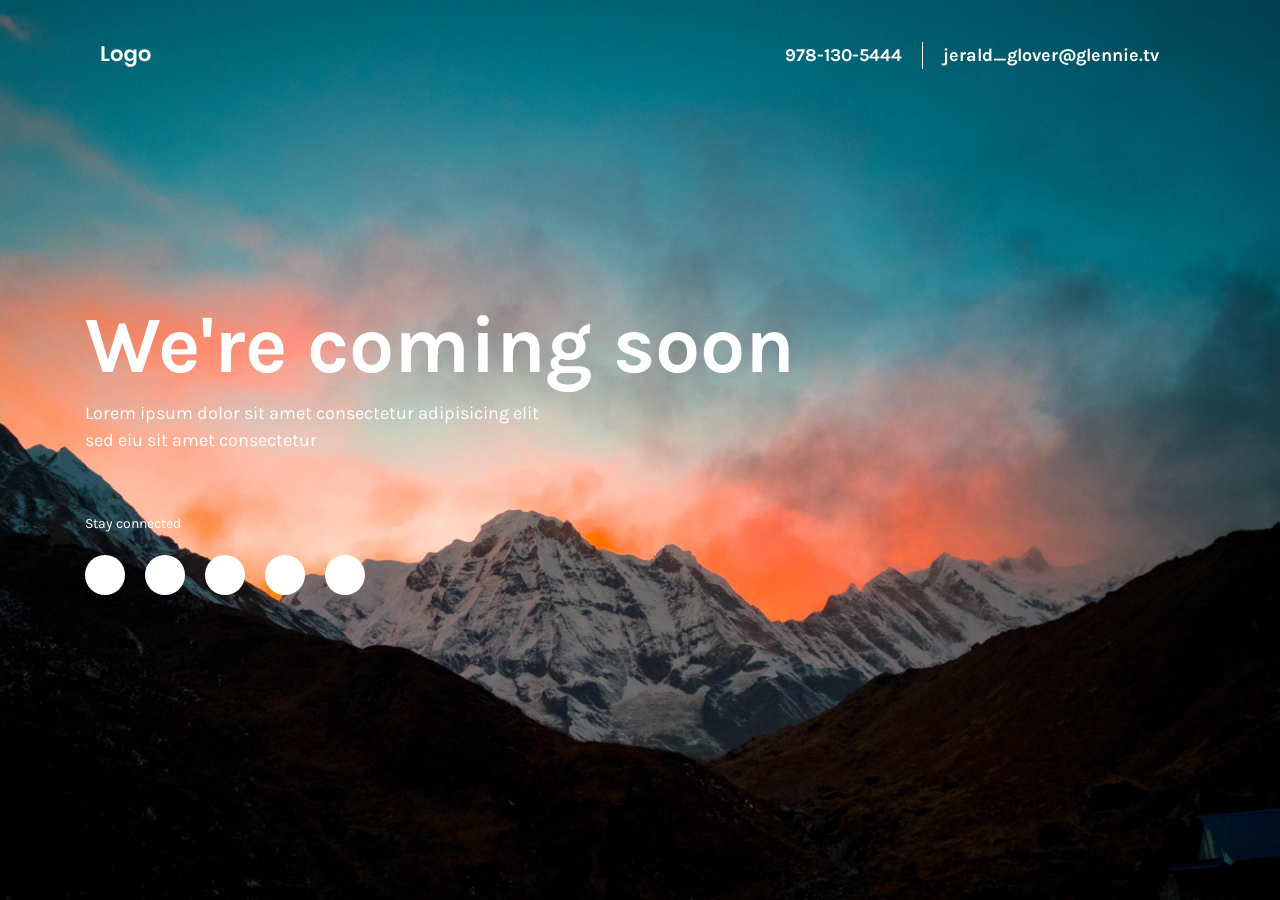
==== index.html @ 12838cc5 "Update index.html" ====
<!DOCTYPE html>
<html lang="en">

<head>
    <meta charset="UTF-8">
    <meta name="viewport" content="width=device-width, initial-scale=1.0">
    <meta http-equiv="X-UA-Compatible" content="ie=edge">
    <title>SubstanceSeven is Coming Soon</title>
    <link href="https://fonts.googleapis.com/css?family=Karla:400,700&display=swap" rel="stylesheet">
    <link rel="stylesheet" href="https://cdn.materialdesignicons.com/4.8.95/css/materialdesignicons.min.css">
    <link rel="stylesheet" href="https://stackpath.bootstrapcdn.com/bootstrap/4.4.1/css/bootstrap.min.css">
    <link rel="stylesheet" href="assets/css/bd-coming-soon.css">
</head>

<body class="min-vh-100 d-flex flex-column">

    <header>
        <div class="container">
            <nav class="navbar navbar-dark bg-transparenet">
                <a class="navbar-brand" href="#">
                    <img src="assets/images/logo.svg" alt="logo">
                </a>
                <span class="navbar-text ml-auto d-none d-sm-inline-block">978-130-5444 </span>
                <span class="navbar-text d-none d-sm-inline-block">jerald_glover@glennie.tv</span>
            </nav>
        </div>
    </header>
    <main class="my-auto">
        <div class="container">
            <h1 class="page-title">We're coming soon</h1>
            <p class="page-description">Lorem ipsum dolor sit amet consectetur adipisicing elit sed eiu sit amet consectetur
            </p>
            <p>Stay connected</p>
            <nav class="footer-social-links">
                <a href="#!" class="social-link"><i class="mdi mdi-facebook-box"></i></a>
                <a href="https://twitter.com/MCDIDEROT" class="social-link"><i class="mdi mdi-twitter"></i></a>
                <a href="#!" class="social-link"><i class="mdi mdi-google"></i></a>
                <a href="#!" class="social-link"><i class="mdi mdi-slack"></i></a>
                <a href="#!" class="social-link"><i class="mdi mdi-skype"></i></a>
            </nav>
        </div>
    </main>
</body>

</html>
---- assets/css/bd-coming-soon.css ----
body {
  font-family: 'Karla', sans-serif;
  background-image: url("../images/bg.jpg");
  background-size: cover;
  background-repeat: no-repeat;
  background-position: center;
  color: #ffffff;
  padding-bottom: 75px; }
  @media (min-width: 768px) {
    body {
      padding-bottom: 110px; } }

.navbar-brand {
  margin-right: 0; }
  .navbar-brand img {
    height: 21px; }

.navbar-dark {
  padding-top: 35px;
  padding-bottom: 35px; }
  .navbar-dark .navbar-text {
    color: #ffffff;
    opacity: 1;
    padding: 0 20px;
    border-right: 1px solid #ffffff;
    font-size: 18px;
    font-weight: bold;
    text-align: center; }
    .navbar-dark .navbar-text:last-child {
      border-right: 0; }
  @media (max-width: 767px) {
    .navbar-dark {
      padding-bottom: 0; } }

.page-title {
  font-size: 80px;
  font-weight: bold;
  margin-bottom: 6px; }
  @media (max-width: 767px) {
    .page-title {
      font-size: 35px;
      margin-bottom: 14px; } }

.page-description {
  max-width: 465px;
  font-size: 18px;
  margin-bottom: 59px; }
  @media (max-width: 767px) {
    .page-description {
      font-size: 14px; } }

p {
  font-size: 14px;
  margin-bottom: 21px; }

.footer-social-links .social-link {
  display: inline-block;
  text-align: center;
  line-height: 40px;
  width: 40px;
  height: 40px;
  border-radius: 50%;
  background-color: #ffffff;
  color: #000000;
  margin-right: 16px;
  transition: all 0.3s ease-in-out; }
  .footer-social-links .social-link:last-child {
    margin-right: 0; }
  .footer-social-links .social-link:hover {
    text-decoration: none;
    background-color: #000000;
    color: #ffffff; }

/*# sourceMappingURL=bd-coming-soon.css.map */
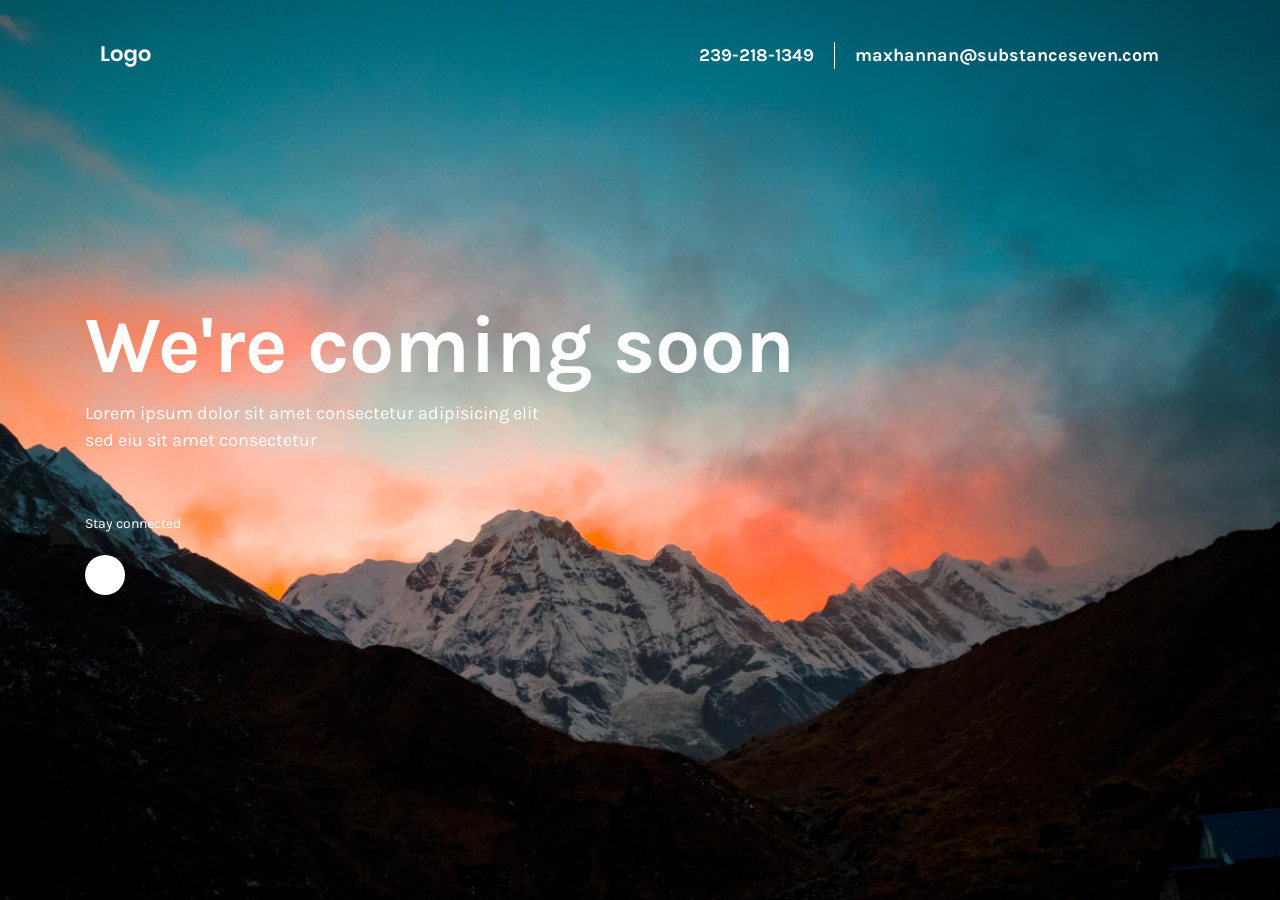
==== commit 6f8e2ee7: "Update index.html" ====
--- a/index.html
+++ b/index.html
@@ -20,8 +20,8 @@
                 <a class="navbar-brand" href="#">
                     <img src="assets/images/logo.svg" alt="logo">
                 </a>
-                <span class="navbar-text ml-auto d-none d-sm-inline-block">978-130-5444 </span>
-                <span class="navbar-text d-none d-sm-inline-block">jerald_glover@glennie.tv</span>
+                <span class="navbar-text ml-auto d-none d-sm-inline-block">239-218-1349 </span>
+                <span class="navbar-text d-none d-sm-inline-block">maxhannan@substanceseven.com</span>
             </nav>
         </div>
     </header>
@@ -32,11 +32,7 @@
             </p>
             <p>Stay connected</p>
             <nav class="footer-social-links">
-                <a href="#!" class="social-link"><i class="mdi mdi-facebook-box"></i></a>
                 <a href="https://twitter.com/MCDIDEROT" class="social-link"><i class="mdi mdi-twitter"></i></a>
-                <a href="#!" class="social-link"><i class="mdi mdi-google"></i></a>
-                <a href="#!" class="social-link"><i class="mdi mdi-slack"></i></a>
-                <a href="#!" class="social-link"><i class="mdi mdi-skype"></i></a>
             </nav>
         </div>
     </main>
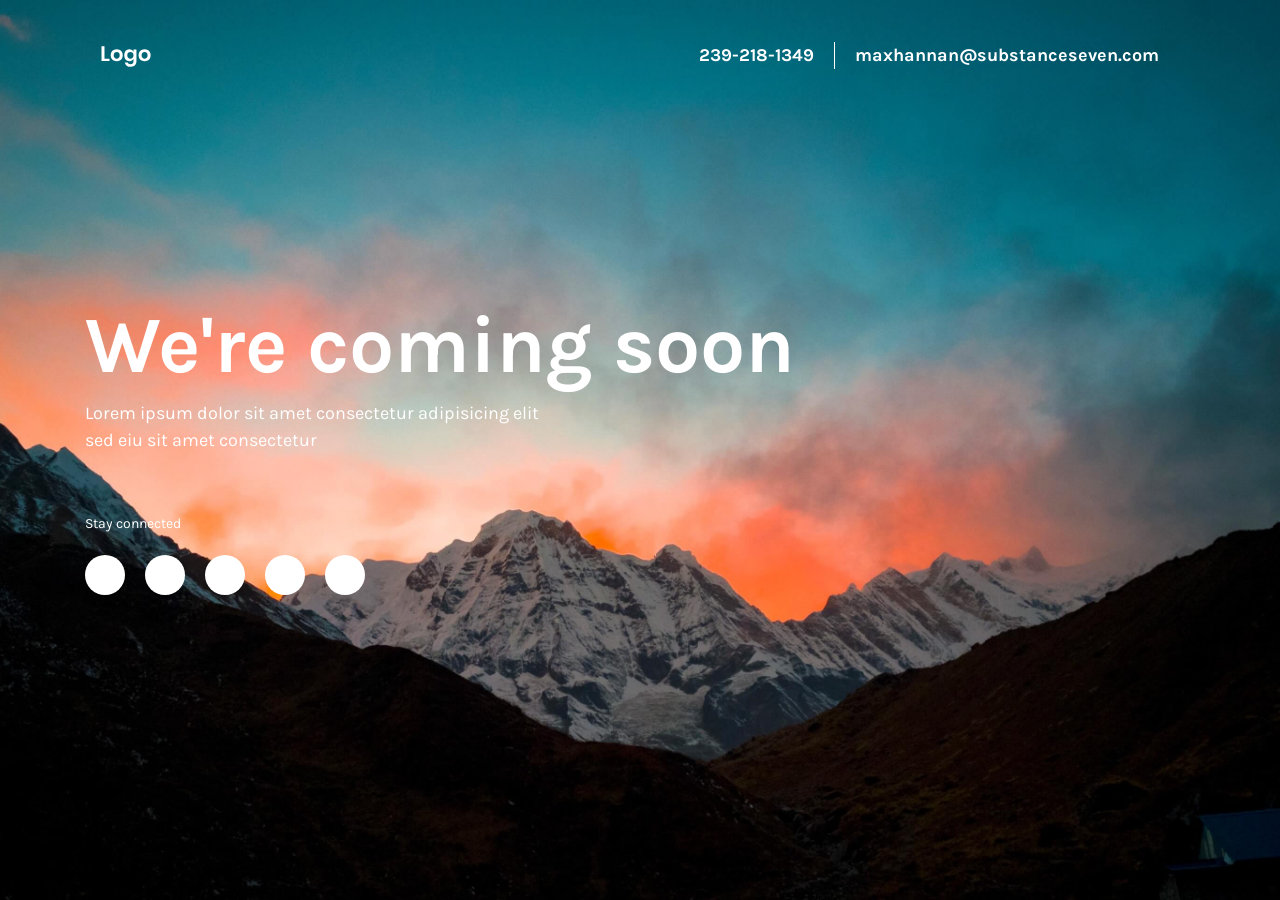
==== commit 82d49a22: "Update index.html" ====
--- a/index.html
+++ b/index.html
@@ -32,7 +32,11 @@
             </p>
             <p>Stay connected</p>
             <nav class="footer-social-links">
+                <a href="#!" class="social-link"><i class="mdi mdi-facebook-box"></i></a>
                 <a href="https://twitter.com/MCDIDEROT" class="social-link"><i class="mdi mdi-twitter"></i></a>
+                <a href="#!" class="social-link"><i class="mdi mdi-google"></i></a>
+                <a href="#!" class="social-link"><i class="mdi mdi-slack"></i></a>
+                <a href="#!" class="social-link"><i class="mdi mdi-skype"></i></a>
             </nav>
         </div>
     </main>
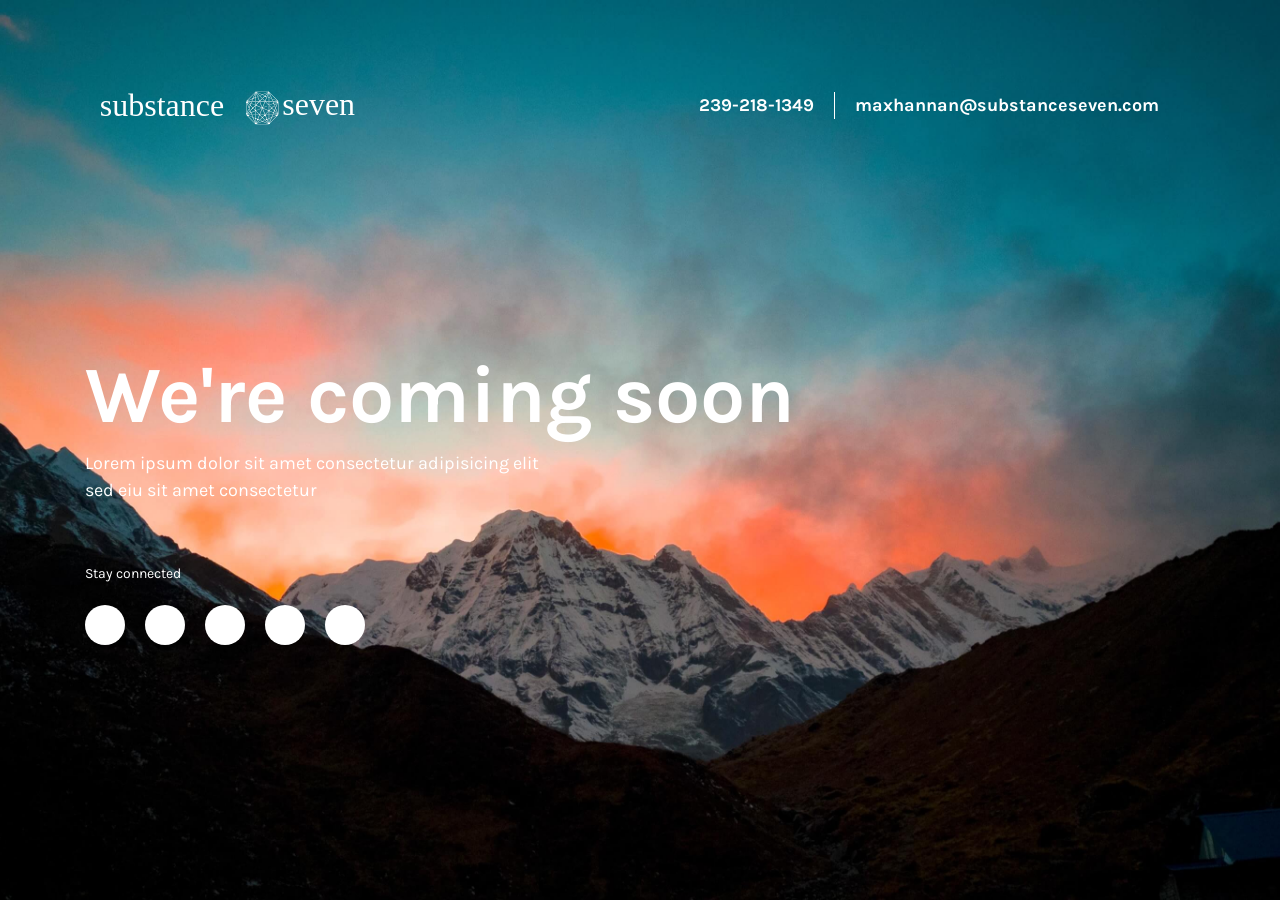
==== commit abac8106: "favicon update" ====
--- a/index.html
+++ b/index.html
@@ -5,7 +5,8 @@
     <meta charset="UTF-8">
     <meta name="viewport" content="width=device-width, initial-scale=1.0">
     <meta http-equiv="X-UA-Compatible" content="ie=edge">
-    <title>SubstanceSeven is Coming Soon</title>
+    <title>SubstanceSeven</title>
+    <link rel="icon" type="image/png" href="assets/images/favicon.png"/>
     <link href="https://fonts.googleapis.com/css?family=Karla:400,700&display=swap" rel="stylesheet">
     <link rel="stylesheet" href="https://cdn.materialdesignicons.com/4.8.95/css/materialdesignicons.min.css">
     <link rel="stylesheet" href="https://stackpath.bootstrapcdn.com/bootstrap/4.4.1/css/bootstrap.min.css">
--- a/assets/css/bd-coming-soon.css
+++ b/assets/css/bd-coming-soon.css
@@ -13,7 +13,7 @@
 .navbar-brand {
   margin-right: 0; }
   .navbar-brand img {
-    height: 21px; }
+    height: 130px; }
 
 .navbar-dark {
   padding-top: 35px;
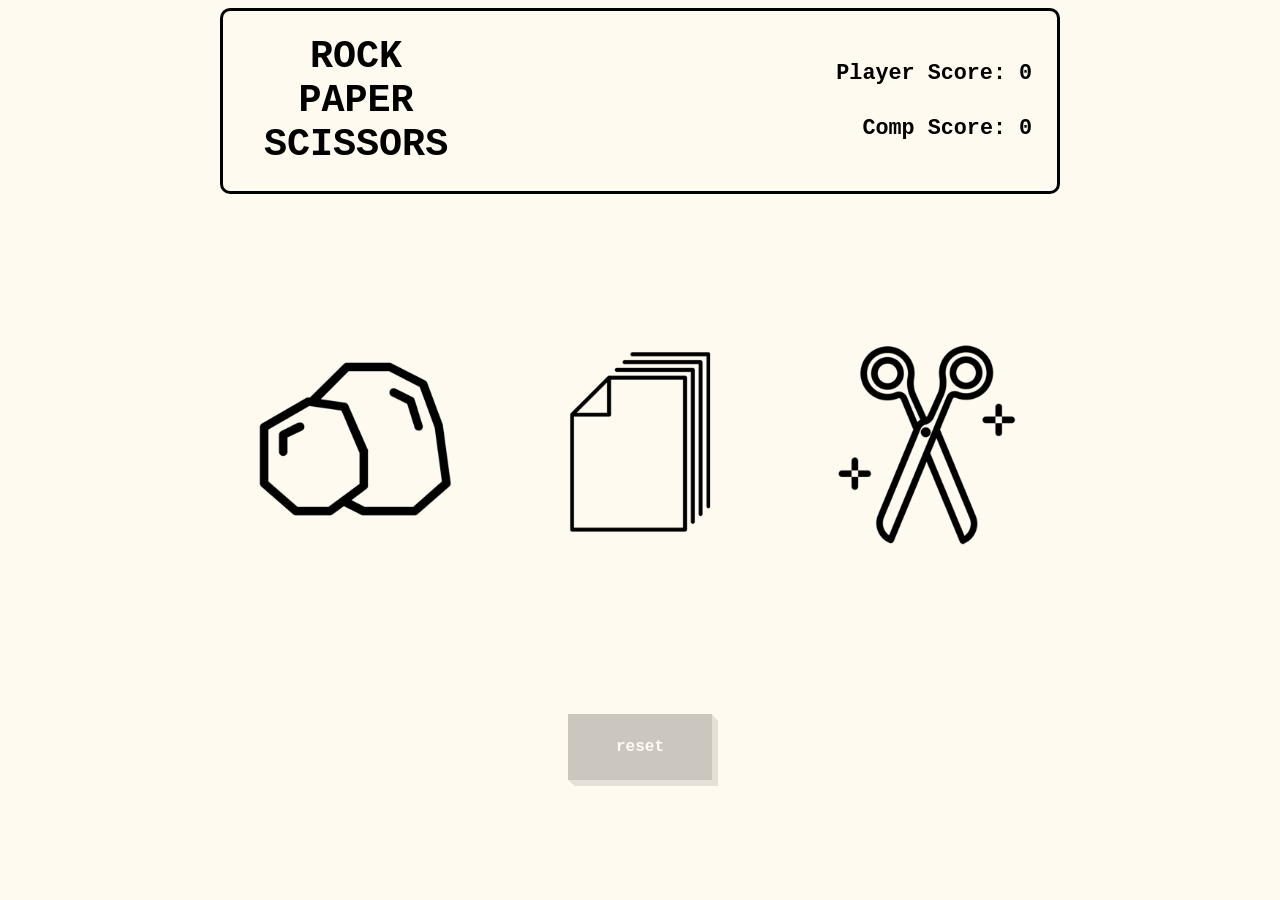
==== commit 1b8898ad: "RPS" ====
--- a/index.html
+++ b/index.html
@@ -1,46 +1,38 @@
 <!DOCTYPE html>
-<html lang="en">
+<html>
+    <head>
+        <meta charset="utf-8">
+        <meta http-equiv="X-UA-Compatible" content="IE=edge">
+        <title></title>
+        <meta name="description" content="">
+        <meta name="viewport" content="width=device-width, initial-scale=1">
+        <link rel="stylesheet" href="assets/main.css">
+    </head>
+    <body>
+        <div class="resultContainer" >
+            <div id = 'result'>
+                <p id = "GFG_DOWN">ROCK PAPER SCISSORS </p> 
+            </div>
+            <div id = "outcomeContainer">
+                <p id = 'outcome'></p>
+            </div>
+            <div id = 'scoreContainer'>
+                <h1 class = 'score'>Player Score:<span id = 'playerScore' > 0</span> </h1>
+                <h1 class = 'score'>Comp Score:<span id = 'compScore'> 0</span></h1> 
+            </div>
+        </div>
+        
+    </div>
+        <div class = 'buttonContainer'>
+            <input  id = 'imgbtnr' type="image" tabindex="1" src="assets/frame.png" value="rock" onClick="GFG_click(this.value)"/>
+            <input id = 'imgbtnp' type="image" src="assets/frame.png" value ="paper" onClick="GFG_click(this.value)"/>
+            <input id = 'imgbtns' type="image" src="assets/frame.png" value="scissors" onClick="GFG_click(this.value)"/>
+       </div>
+       <div id = 'buttonHolder'>
+        <button class = 'btn' onClick="gameOver()">reset</button>
+    </div>
 
-<head>
-    <meta charset="UTF-8">
-    <meta name="viewport" content="width=device-width, initial-scale=1.0">
-    <meta http-equiv="X-UA-Compatible" content="ie=edge">
-    <title>SubstanceSeven</title>
-    <link rel="icon" type="image/png" href="assets/images/favicon.png"/>
-    <link href="https://fonts.googleapis.com/css?family=Karla:400,700&display=swap" rel="stylesheet">
-    <link rel="stylesheet" href="https://cdn.materialdesignicons.com/4.8.95/css/materialdesignicons.min.css">
-    <link rel="stylesheet" href="https://stackpath.bootstrapcdn.com/bootstrap/4.4.1/css/bootstrap.min.css">
-    <link rel="stylesheet" href="assets/css/bd-coming-soon.css">
-</head>
-
-<body class="min-vh-100 d-flex flex-column">
-
-    <header>
-        <div class="container">
-            <nav class="navbar navbar-dark bg-transparenet">
-                <a class="navbar-brand" href="#">
-                    <img src="assets/images/logo.svg" alt="logo">
-                </a>
-                <span class="navbar-text ml-auto d-none d-sm-inline-block">239-218-1349 </span>
-                <span class="navbar-text d-none d-sm-inline-block">maxhannan@substanceseven.com</span>
-            </nav>
-        </div>
-    </header>
-    <main class="my-auto">
-        <div class="container">
-            <h1 class="page-title">We're coming soon</h1>
-            <p class="page-description">Lorem ipsum dolor sit amet consectetur adipisicing elit sed eiu sit amet consectetur
-            </p>
-            <p>Stay connected</p>
-            <nav class="footer-social-links">
-                <a href="#!" class="social-link"><i class="mdi mdi-facebook-box"></i></a>
-                <a href="https://twitter.com/MCDIDEROT" class="social-link"><i class="mdi mdi-twitter"></i></a>
-                <a href="#!" class="social-link"><i class="mdi mdi-google"></i></a>
-                <a href="#!" class="social-link"><i class="mdi mdi-slack"></i></a>
-                <a href="#!" class="social-link"><i class="mdi mdi-skype"></i></a>
-            </nav>
-        </div>
-    </main>
-</body>
-
-</html>
+ 
+        <script src="assets/script.js" async defer></script>
+    </body>
+</html>
--- a/assets/main.css
+++ b/assets/main.css
@@ -0,0 +1,157 @@
+body{
+    font-family: 'Courier New', Courier, monospace;
+    display: flex; 
+    flex-direction: column; 	
+    justify-content:center; 
+    background-color: #fffaf0;
+}
+
+.buttonContainer{
+    display: flex; 
+    align-items: center; 
+    justify-content:center; 
+    height: 55vh;
+}
+
+.resultContainer{
+    border: black 3px solid; 
+    border-radius: 10px; 
+    display:flex; 
+    flex-direction: row; 
+    width: 66%; 
+    height: 20vh; 
+    align-self: center; 
+    justify-content: space-between;
+}
+
+#result{
+    display: flex; width: 20vw; 
+    text-align:center;
+}
+#outcomes{
+    height: 30%; 
+    display: flex; 
+    flex-direction:row;
+}
+#icons{
+    width:30%; 
+    align-self:baseline;
+    padding-top:5%;
+}
+#GFG_DOWN{
+    color:black; 
+    align-self: center; 
+    font-size: 3vw; 
+    font-weight: 
+    bold;
+    margin-left: 8%;
+}
+
+#outcomeContainer{
+    display: flex; 
+    width:45%;  
+    align-self: center; 
+}
+
+#outcome{
+    color:black; 
+    font-size: 2.5vw; 
+    font-weight: bold;
+    padding-left: 15%; 
+    align-self: center; 
+}
+
+#scoreContainer{
+    display:flex; 
+    flex-direction: column; 
+    width: 25%; 
+    align-self: center; 
+    text-align: right; 
+    margin-right: 3%;
+}
+
+.score{
+    font-size: 1.7vw;
+}
+
+#buttonHolder{
+    align-self: center; 
+    padding-top: 2%;
+}
+
+.btn{
+    outline:0;
+    opacity: .2;
+    font-family: 'Courier New', Courier, monospace;
+    align-self: center; 
+    font-size:1em;
+    font-weight:600;
+    background:Black;
+    color:white;
+    border:none;
+    padding:1.5em 3em;
+    transition:all .3s ease-out; 
+    box-shadow:inset 0 -8px 0 0 rgba(0,0,0,.2),
+      1px 1px 0 0 gray,
+      2px 2px 0 0 gray,
+      3px 3px 0 0 gray,
+      4px 4px 0 0 gray,
+      5px 5px 0 0 gray,
+      6px 6px 0 0 gray;
+      
+}
+
+.btn:hover{
+    background-color:limegreen;
+    opacity: .7;
+}
+
+.btn:active{
+    color:#222;
+    box-shadow:inset 0 -4px 0 0 rgba(0,0,0,.2),
+    1px 1px 0 0 #d98e20;  
+}
+
+#imgbtns,#imgbtnr,#imgbtnp{
+
+    background-size: 100%;
+    background-repeat: no-repeat;
+    align-self: center;
+    height:20vw; 
+    width: auto;
+    margin-right: 1%;
+    margin-left: 1%;
+    
+    border-radius: 50%;
+}
+#imgbtns{background-image: url('scissors.png');}
+
+#imgbtnr{
+    background-image: url('rock.png');
+}
+
+#imgbtnp{
+    background-image: url('paper.png');
+}
+
+#imgbtnp:hover{
+    background-color: lightpink;
+    opacity: 0.7;
+    background-image: url('paperWhite.png');
+}
+
+#imgbtnr:hover{
+    background-color: lightgreen;
+    background-image: url('rockWhite.png');
+    opacity: 0.7;
+}
+
+#imgbtns:hover{
+    background-image: url('scissorsWhite.png');
+    background-color: lightskyblue;
+    opacity: 0.7;
+}
+
+#imgbtnr:active,#imgbtns:active,#imgbtnp:active {
+    transform: translateY(4px);
+  }
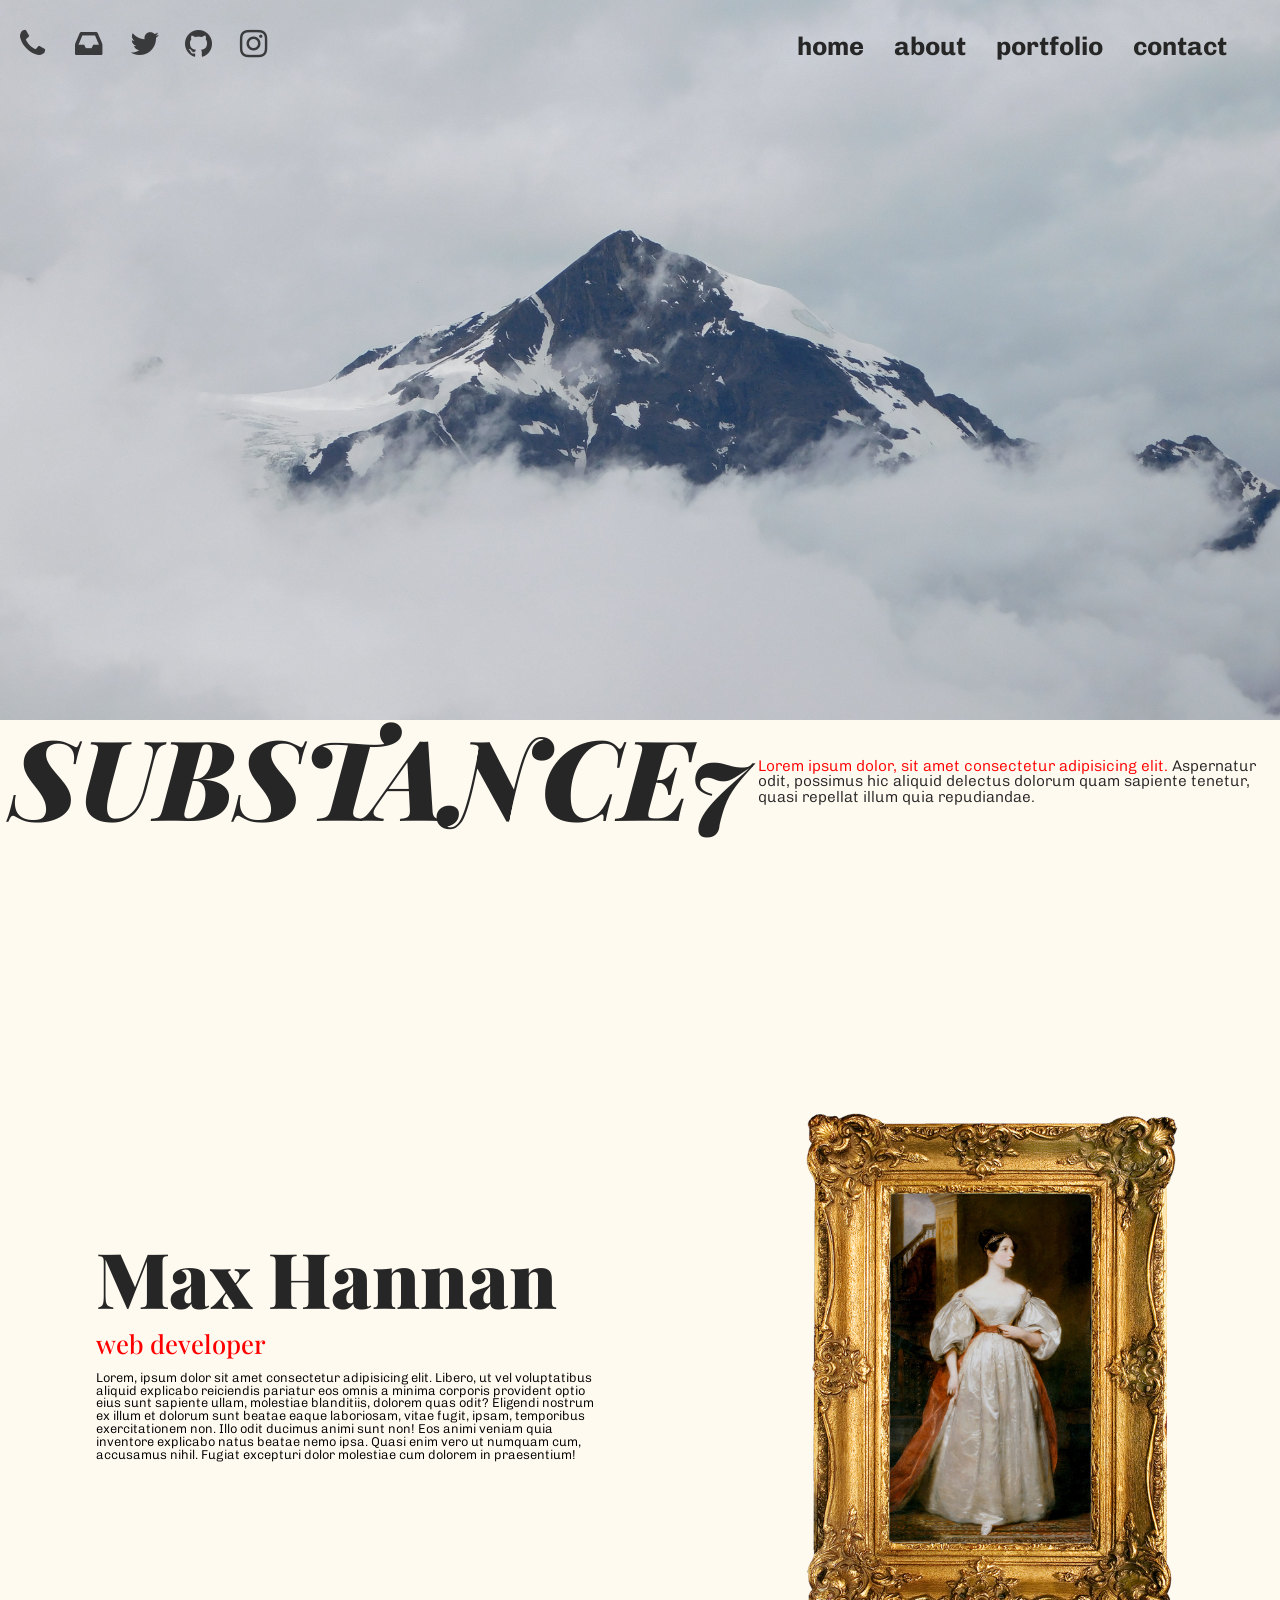
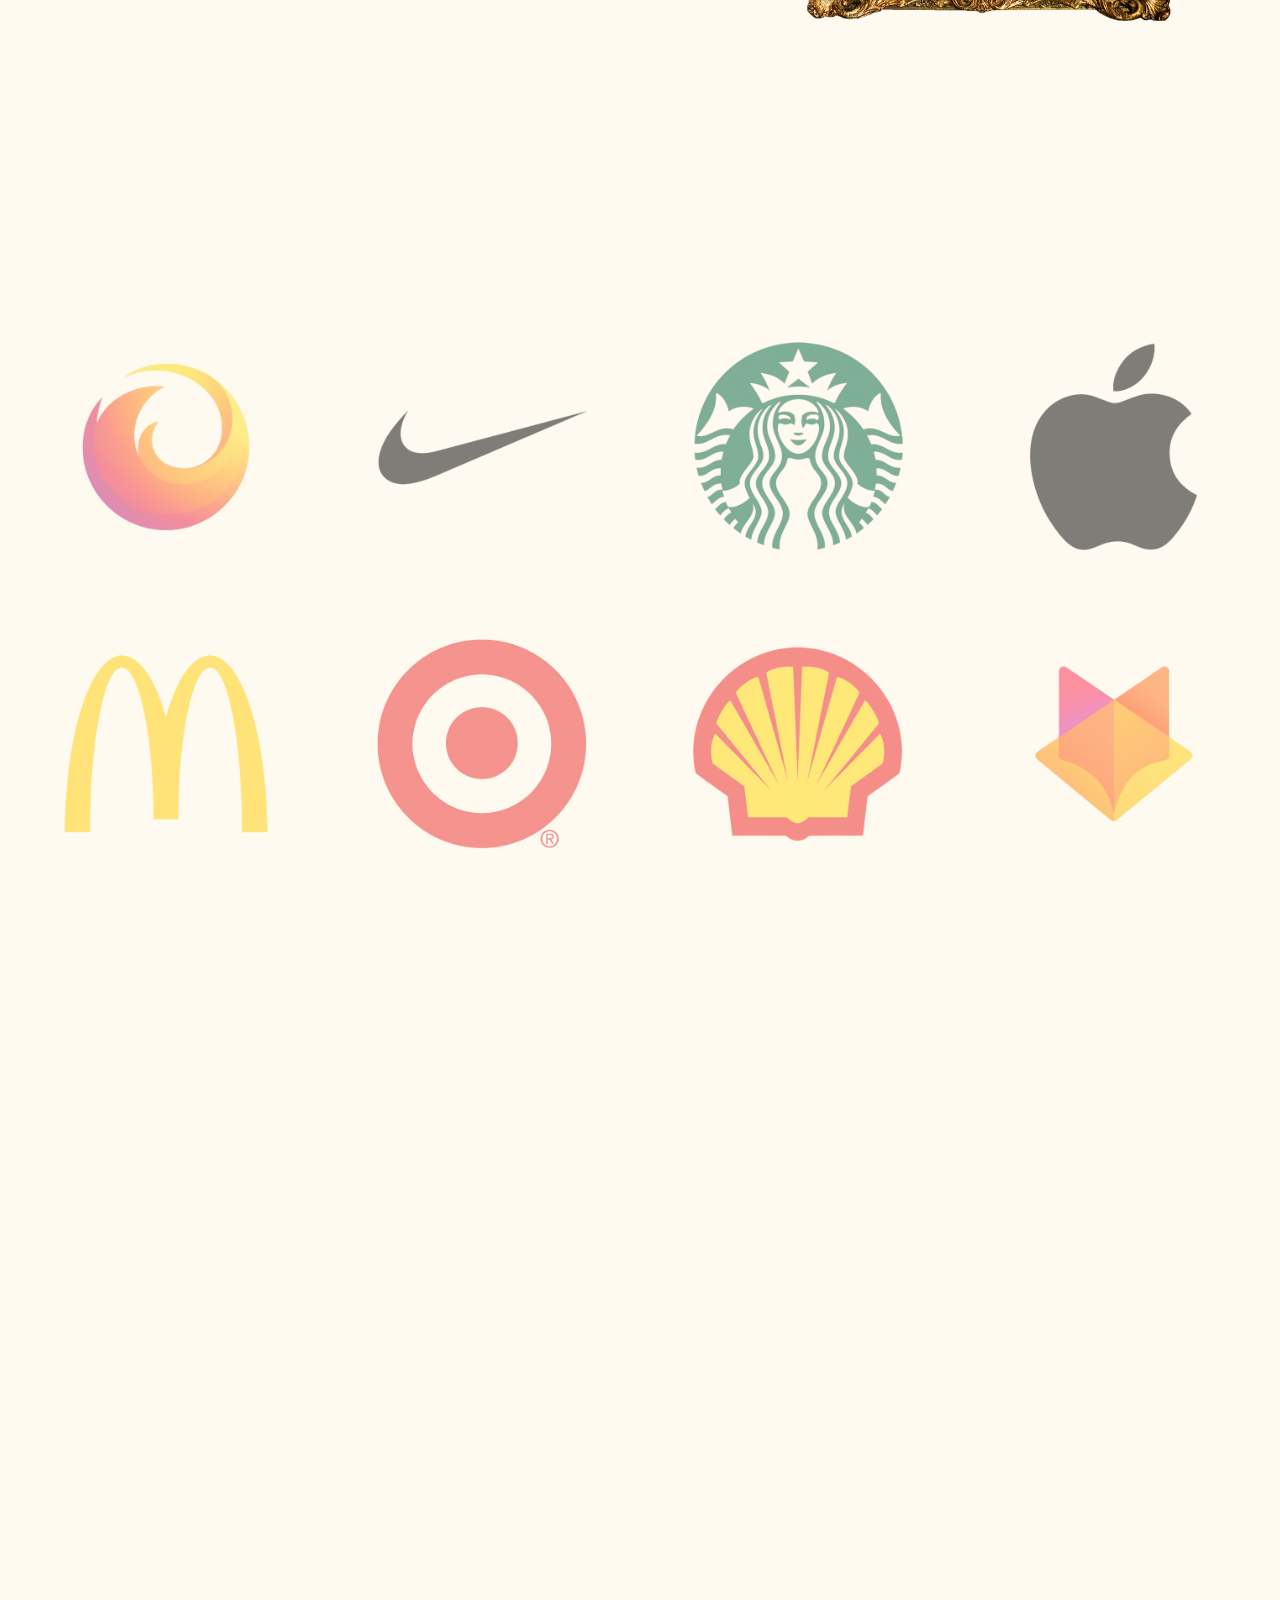
==== commit fa4cadfe: "portfolio site upload" ====
--- a/index.html
+++ b/index.html
@@ -1,38 +1,90 @@
 <!DOCTYPE html>
+
 <html>
     <head>
-        <meta charset="utf-8">
-        <meta http-equiv="X-UA-Compatible" content="IE=edge">
-        <title></title>
-        <meta name="description" content="">
-        <meta name="viewport" content="width=device-width, initial-scale=1">
         <link rel="stylesheet" href="assets/main.css">
+        <link rel="stylesheet" href="assets/reset.css">
+        <script src='assets/zenscroll-latest/zenscroll-min.js'></script>
+        <link rel="stylesheet" href="https://cdnjs.cloudflare.com/ajax/libs/font-awesome/4.7.0/css/font-awesome.min.css">
     </head>
     <body>
-        <div class="resultContainer" >
-            <div id = 'result'>
-                <p id = "GFG_DOWN">ROCK PAPER SCISSORS </p> 
+        <header class="header">
+            <div style =' background-color:transparent;display: flex; justify-content: flex-start;'>
+                <a href="#" class="fa fas fa-phone fa-2x"></a>
+                <a href="#" class="fa fas fa-inbox fa-2x"></a>
+                <a href="#" class="fa fa-twitter fa-2x"></a>
+                <a href="#" class="fa fa-github fa-2x"></a>
+                <a href="#" class="fa fa-instagram fa-2x"></a>
             </div>
-            <div id = "outcomeContainer">
-                <p id = 'outcome'></p>
+            <ul class="main-nav">
+                <li><a href="#section0">home</a></li>
+                <li><a href="#section1">about</a></li>
+                <li><a href="#section2">portfolio</a></li>
+                <li><a href="#section3">contact</a></li>
+            </ul>
+        </header> 
+        <section>
+            <div class = 'section0' id ='section0'>
+                <div class = 'contentbox'>
+                    <img class = 'imgcontent' src = 'assets/minimal.jpg'>
+                </div>
+                <div class ='titlecard'>
+                    <div id = 'title'>SUBSTANCE7</div>
+                    <div id = 'content'>
+                        <span style = 'color: red;'>Lorem ipsum dolor, sit amet consectetur adipisicing elit.</span> Aspernatur odit, possimus 
+                        hic aliquid delectus dolorum quam sapiente tenetur, quasi repellat illum quia 
+                        repudiandae.
+                    </div>
+                </div>
             </div>
-            <div id = 'scoreContainer'>
-                <h1 class = 'score'>Player Score:<span id = 'playerScore' > 0</span> </h1>
-                <h1 class = 'score'>Comp Score:<span id = 'compScore'> 0</span></h1> 
+        </section>
+        <section>
+            <div class = 'about' id ='section1'>
+                <div class = 'aboutcontent' style = 'align-self: center; max-width: 40%; max-height: 50%; '>
+                    <h1 style ='padding-bottom: 3%; font-size: 6vw; font-style:normal;' id = 'title'>Max Hannan</h1>
+                    <h2 id = 'title2'>web developer</h2>
+                    <p class = 'abouttext' style = 'font-family: Chivo, sans-serif; font-weight: 300; font-size: 1vw;'>
+                        Lorem, ipsum dolor sit amet consectetur adipisicing elit. Libero, ut vel voluptatibus aliquid explicabo reiciendis pariatur eos omnis a minima corporis provident optio eius sunt sapiente ullam, molestiae blanditiis, dolorem quas odit? Eligendi nostrum ex illum et dolorum sunt beatae eaque laboriosam, vitae fugit, ipsam, temporibus exercitationem non. Illo odit ducimus animi sunt non! Eos animi veniam quia inventore explicabo natus beatae nemo ipsa. Quasi enim vero ut numquam cum, accusamus nihil. Fugiat excepturi dolor molestiae cum dolorem in praesentium!
+                    </p>
+                </div>
+                <div class = 'aboutimage' style =' align-self:center; width: 30vw; padding-top: 3%;'>
+                    <img style ='max-width: 100%;  max-height: 100%; '  src="assets/ada_lovelace.png">
+                </div>
+           
+            </div>
+       </section>
+       
+       <section style ='padding-top: 10vh;' id = 'section2'>
+        <div class = 'section2'>
+            <div class="grid">
+                <div class="module"><img class ='logogallery' src = 'assets/logogallery/logo1.png'></div>
+                <div class="module"><img class ='logogallery' src = 'assets/logogallery/logo3.png'></div>
+                <div class="module"><img class ='logogallery' src = 'assets/logogallery/logo4.png'></div>
+                <div class="module"><img class ='logogallery' src = 'assets/logogallery/logo5.png'></div>
+                <div class="module"><img class ='logogallery' src = 'assets/logogallery/logo6.png'></div>
+                <div class="module"><img class ='logogallery' src = 'assets/logogallery/logo7.png'></div>
+                <div class="module"><img class ='logogallery' src = 'assets/logogallery/logo8.png'></div>
+                <div class="module"><img class ='logogallery' src = 'assets/logogallery/logo2.png'></div>
             </div>
         </div>
-        
-    </div>
-        <div class = 'buttonContainer'>
-            <input  id = 'imgbtnr' type="image" tabindex="1" src="assets/frame.png" value="rock" onClick="GFG_click(this.value)"/>
-            <input id = 'imgbtnp' type="image" src="assets/frame.png" value ="paper" onClick="GFG_click(this.value)"/>
-            <input id = 'imgbtns' type="image" src="assets/frame.png" value="scissors" onClick="GFG_click(this.value)"/>
-       </div>
-       <div id = 'buttonHolder'>
-        <button class = 'btn' onClick="gameOver()">reset</button>
-    </div>
-
- 
-        <script src="assets/script.js" async defer></script>
+       </section>
+       
+       <section>
+            <div class = 'section3' id ='section3'>
+                <div style = "width: 100%; height: 52%; align-self:flex-end;">
+                    
+            </div>
+            <div style = "background-color: transparent; width: 100%; height: 40%; align-self:flex-end;">
+                <iframe
+                    width="100%"
+                    height="100%"
+                    frameborder="0" style="border:0; align-self:flex-end;"
+                    src="https://www.google.com/maps/embed/v1/view?zoom=16&center=44.9879,-93.2629&key=AIzaSyAzvI9cu1Zk8OegSCLn8Yv0BTagQSWDMFQ" allowfullscreen>
+                </iframe>
+            </div>
+            
+    </section>
+       
     </body>
+    
 </html>
--- a/assets/main.css
+++ b/assets/main.css
@@ -1,157 +1,285 @@
-body{
-    font-family: 'Courier New', Courier, monospace;
-    display: flex; 
-    flex-direction: column; 	
-    justify-content:center; 
-    background-color: #fffaf0;
-}
-
-.buttonContainer{
-    display: flex; 
-    align-items: center; 
-    justify-content:center; 
-    height: 55vh;
-}
-
-.resultContainer{
-    border: black 3px solid; 
-    border-radius: 10px; 
-    display:flex; 
-    flex-direction: row; 
-    width: 66%; 
-    height: 20vh; 
-    align-self: center; 
-    justify-content: space-between;
-}
-
-#result{
-    display: flex; width: 20vw; 
-    text-align:center;
-}
-#outcomes{
-    height: 30%; 
-    display: flex; 
-    flex-direction:row;
-}
-#icons{
-    width:30%; 
-    align-self:baseline;
-    padding-top:5%;
-}
-#GFG_DOWN{
-    color:black; 
-    align-self: center; 
-    font-size: 3vw; 
-    font-weight: 
-    bold;
-    margin-left: 8%;
-}
-
-#outcomeContainer{
-    display: flex; 
-    width:45%;  
-    align-self: center; 
-}
-
-#outcome{
-    color:black; 
-    font-size: 2.5vw; 
-    font-weight: bold;
-    padding-left: 15%; 
-    align-self: center; 
-}
-
-#scoreContainer{
-    display:flex; 
-    flex-direction: column; 
-    width: 25%; 
-    align-self: center; 
-    text-align: right; 
-    margin-right: 3%;
-}
-
-.score{
-    font-size: 1.7vw;
-}
-
-#buttonHolder{
-    align-self: center; 
-    padding-top: 2%;
-}
-
-.btn{
-    outline:0;
-    opacity: .2;
-    font-family: 'Courier New', Courier, monospace;
-    align-self: center; 
-    font-size:1em;
-    font-weight:600;
-    background:Black;
-    color:white;
-    border:none;
-    padding:1.5em 3em;
-    transition:all .3s ease-out; 
-    box-shadow:inset 0 -8px 0 0 rgba(0,0,0,.2),
-      1px 1px 0 0 gray,
-      2px 2px 0 0 gray,
-      3px 3px 0 0 gray,
-      4px 4px 0 0 gray,
-      5px 5px 0 0 gray,
-      6px 6px 0 0 gray;
-      
-}
-
-.btn:hover{
-    background-color:limegreen;
-    opacity: .7;
-}
-
-.btn:active{
-    color:#222;
-    box-shadow:inset 0 -4px 0 0 rgba(0,0,0,.2),
-    1px 1px 0 0 #d98e20;  
-}
-
-#imgbtns,#imgbtnr,#imgbtnp{
-
-    background-size: 100%;
-    background-repeat: no-repeat;
-    align-self: center;
-    height:20vw; 
-    width: auto;
-    margin-right: 1%;
-    margin-left: 1%;
-    
-    border-radius: 50%;
-}
-#imgbtns{background-image: url('scissors.png');}
-
-#imgbtnr{
-    background-image: url('rock.png');
-}
-
-#imgbtnp{
-    background-image: url('paper.png');
-}
-
-#imgbtnp:hover{
-    background-color: lightpink;
-    opacity: 0.7;
-    background-image: url('paperWhite.png');
-}
-
-#imgbtnr:hover{
-    background-color: lightgreen;
-    background-image: url('rockWhite.png');
-    opacity: 0.7;
-}
-
-#imgbtns:hover{
-    background-image: url('scissorsWhite.png');
-    background-color: lightskyblue;
-    opacity: 0.7;
-}
-
-#imgbtnr:active,#imgbtns:active,#imgbtnp:active {
-    transform: translateY(4px);
-  }+@import url('https://fonts.googleapis.com/css?family=Abril+Fatface:900|Work+Sans:300&display=swap');
+@import url('https://fonts.googleapis.com/css?family=Chivo:300,700|Playfair+Display:700i&display=swap');
+@import url(https://fonts.googleapis.com/css?family=Lato:100,300,400);
+* {
+	box-sizing: border-box;
+}
+.fa {
+	padding: 20px;
+	font-size: 50px;
+	width: 55px;
+	text-align: center;
+	text-decoration: none;
+	color: black;
+	opacity: 0.7;
+  }
+  
+  /* Add a hover effect if you want */
+  .fa:hover {
+	opacity: 1;
+	
+	color: red;
+  }
+
+
+body {
+	font-family: helvetica;
+	font-weight: lighter;
+	line-height: 1.6;
+	margin: 0;
+    min-height: 100vh;
+	background-color: #fffaf0;
+
+}
+.grid {	
+	/* Supports Grid */
+	display: grid;
+	grid-template-columns: repeat(auto-fill, minmax(20vw, 1fr));
+	grid-auto-rows: minmax(150px, auto);
+	grid-gap: 1em;
+	margin: 1em;
+}
+  
+.module {
+	/* Demo-Specific Styles */
+	
+	opacity: 50%;
+	display: flex;
+	align-items: center;
+	justify-content: center;
+	height: 22vw;
+	border-radius: 5%;
+}
+
+.module:hover {
+	opacity: 100%;
+}
+  
+.logogallery{
+	max-width: 70%;
+	height: auto;
+}
+
+.section0{
+	height: 100vh;
+	width: auto;
+	overflow-y: hidden;
+}
+
+.about{
+	height: 100vh;
+	display: flex;
+	background-size: 100%;
+	justify-content: space-around;
+}
+
+.section2{
+	height: 100vh;
+}
+
+.section3{
+	height: 100vh;
+	display: flex;
+	flex-direction: column;
+	align-content: flex-end;
+	justify-content: flex-end;
+}
+
+ul {
+  margin: 0;
+  padding: 0;
+  list-style: none;
+}
+
+a {
+	text-decoration: none;
+}
+
+.logo {
+
+	height: 60px;
+	box-sizing: border-box;
+	padding-bottom: 10px;
+	opacity: 90%;
+	align-self: center;
+}
+
+.main-nav {
+	margin-top: 5px;
+}
+
+.logo a,
+.main-nav a {
+	padding: 10px 15px;	
+	text-align: center;
+	display: block;
+}
+
+.main-nav a {
+	font-family: 'Chivo', sans-serif;
+	font-weight: 700;
+	font-size: 1.6em;
+	color: rgb(38, 38, 38);
+}
+
+.main-nav a:hover {	
+	
+	font-style: italic;
+	color: red;
+}
+
+.header {
+	padding-top: .5em;
+	padding-bottom: .5em;
+    position: fixed;
+	width: 100%;
+	padding-right: 3%;
+	
+}
+
+.contentbox{
+	display: flex;
+	height: 80vh;
+	overflow-y:hidden;
+	justify-items: center;
+	max-width: 100%;
+	z-index: -1;	
+}
+
+.titlecard{
+	max-height: 35vh;
+	background-color: transparent;
+	display: flex;
+	justify-content:space-evenly;
+	align-content: center;
+
+}
+
+
+#title{
+	font-size: 8.7vw;
+	align-self: center;
+	max-width: 60vw;
+	font-family: 'Playfair Display', serif;
+	font-style: italic;
+	font-weight: 900;
+	color: rgb(38, 38, 38);
+	text-align: left;
+	align-self: center;
+	
+}
+#title2{
+	font-size: 2vw;
+	align-self: center;
+	max-width: 40vw;
+	font-family: 'Playfair Display', serif;
+	padding-bottom: 3%;
+	font-weight: 500;
+	color: red;
+	text-align: left;
+	align-self: center;
+}
+
+#content{
+
+	max-width: 40vw;
+
+	font-family: 'Chivo', sans-serif;
+	font-weight: 300;
+	font-size: 1.2vw;
+	padding-top: 1%;
+	text-align: left;
+	align-self: center;
+	color: rgb(38, 38, 38);
+}
+
+.imgcontent{
+	align-self:flex-end;	
+	width: 100%;
+	z-index: -1;
+}
+
+/* ================================= 
+  Media Queries
+==================================== */
+
+@media (min-width: 769px) {
+	.header,
+	.main-nav {
+		display: flex;
+	}
+	.header {
+		flex-direction: column;
+		align-items: center;
+    	.header{
+		width: 80%;
+		margin: 0 auto;
+		max-width: 1150px;
+		margin-bottom: 20%;
+	}
+	}
+	
+
+}
+@media (max-width: 769px) {
+	.grid {
+		/* Grid Fallback */
+		display: flex;
+		flex-wrap: wrap;
+		
+		/* Supports Grid */
+		display: grid;
+		grid-template-columns: 1fr 1fr 1fr;
+		grid-auto-rows: minmax(150px, auto);
+		padding-top:100px;
+}
+.about{
+	flex-direction: column-reverse;
+	justify-content: center;
+	padding-top: 15% ;
+}
+.abouttext{
+	font-size: 2.5vw !important;
+}
+.aboutcontent{
+	max-width: 80% !important;
+}
+.aboutimage{
+	width: 45vw !important;
+}
+.titlecard{
+	max-height: 55vh;
+	flex-direction: column;
+}
+#title{
+	max-width: 80vw;
+	padding-top: 5%;
+	padding-bottom: 1%;
+}
+#content{
+	max-width: 95vw;
+	font-size: 2.9vw;
+}
+}
+@media (max-width: 1025px) {
+	.grid {
+		/* Grid Fallback */
+		display: flex;
+		flex-wrap: wrap;
+		
+		/* Supports Grid */
+		display: grid;
+		grid-template-columns: 1fr 1fr 1fr;
+		grid-auto-rows: minmax(150px, auto);
+		padding-top:180px;
+}	
+
+}
+@media (min-width: 1025px) {
+	.header {
+		flex-direction: row;
+		justify-content: space-between;
+		
+	}
+
+}
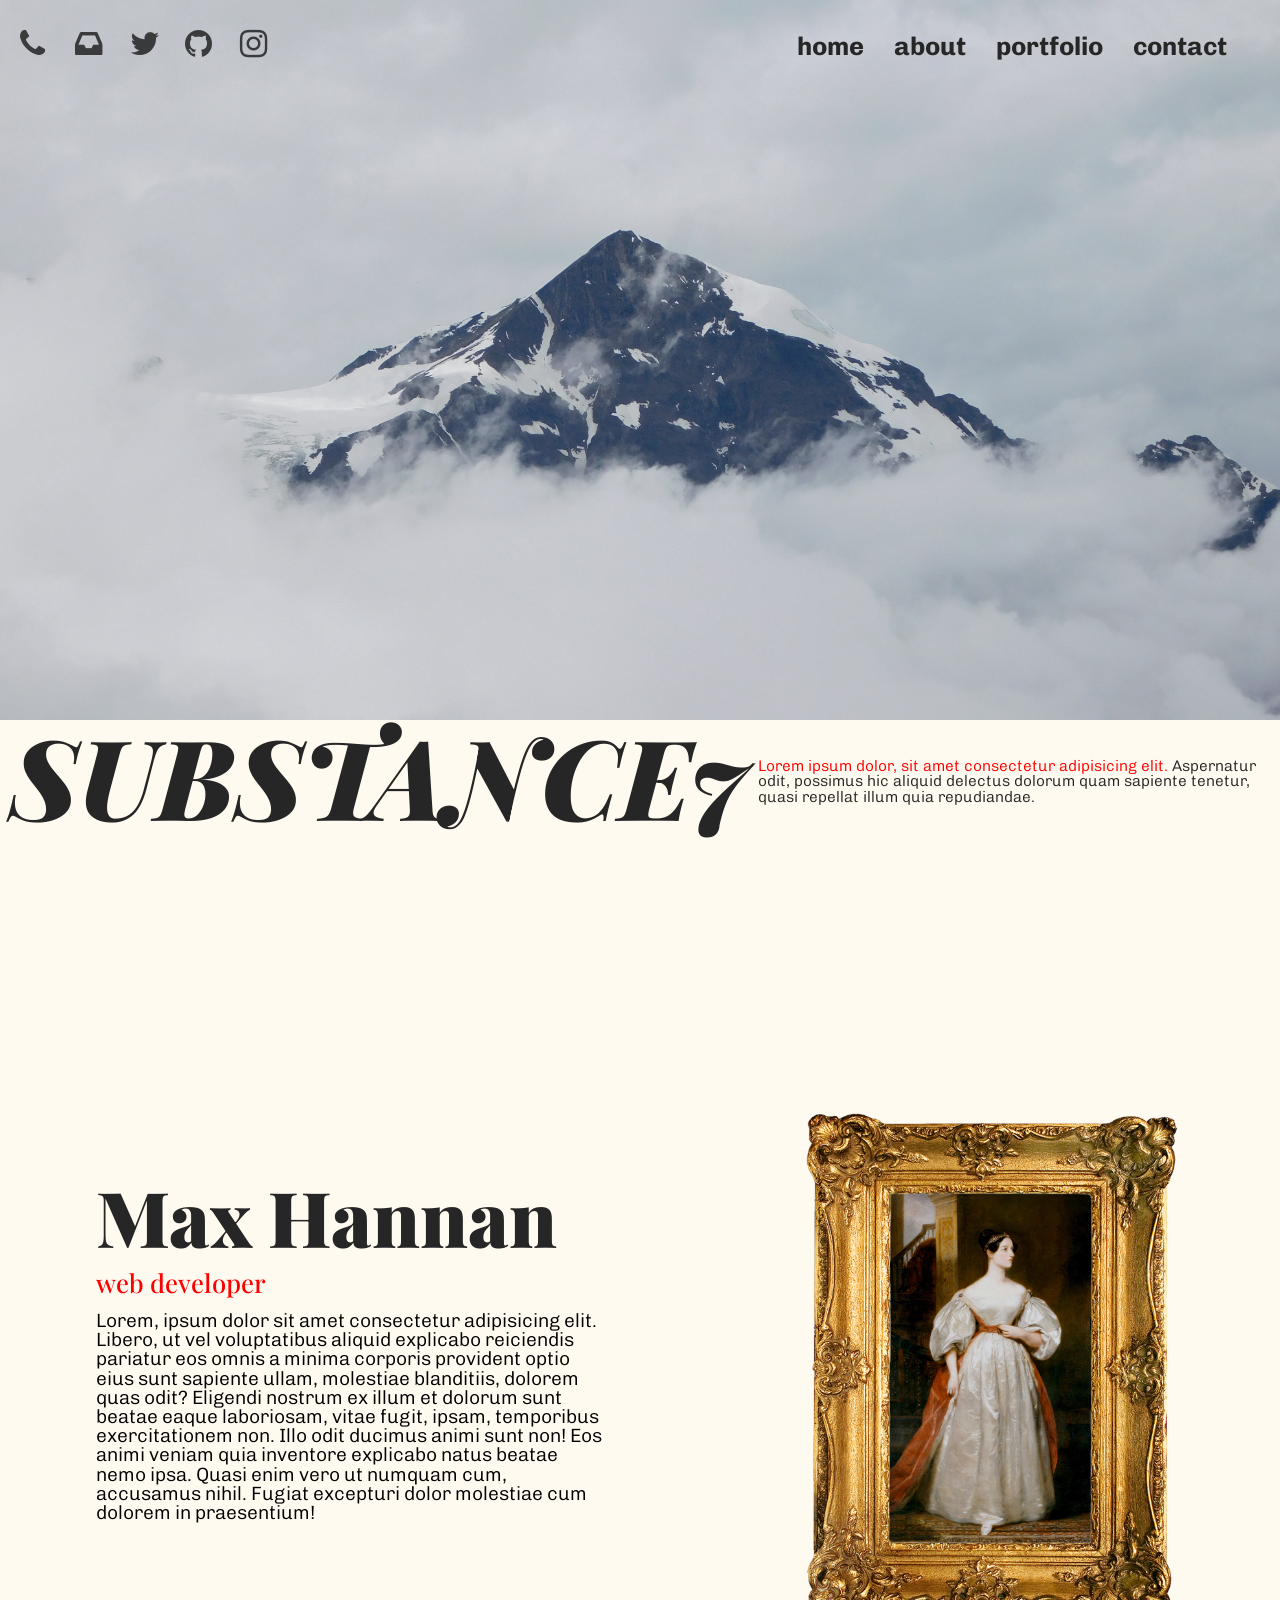
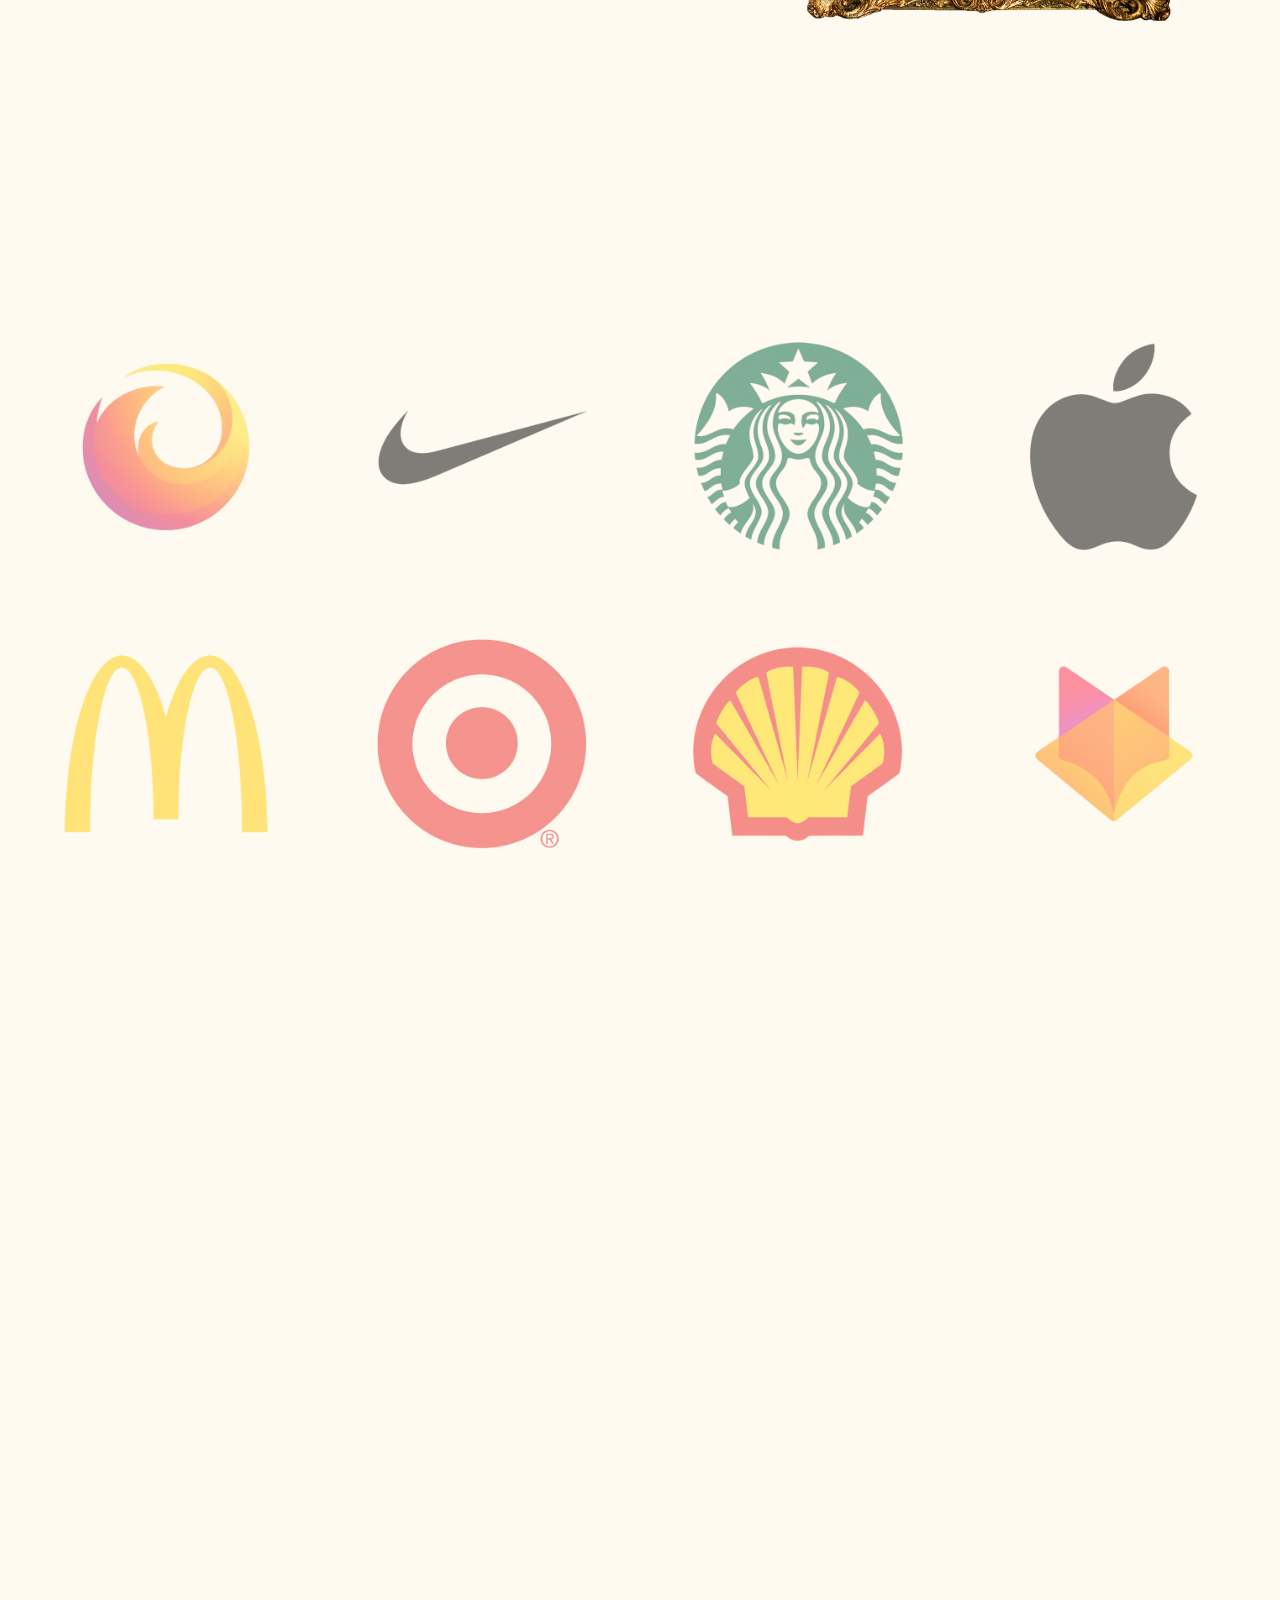
==== commit 72516b41: "text size" ====
--- a/index.html
+++ b/index.html
@@ -43,7 +43,7 @@
                 <div class = 'aboutcontent' style = 'align-self: center; max-width: 40%; max-height: 50%; '>
                     <h1 style ='padding-bottom: 3%; font-size: 6vw; font-style:normal;' id = 'title'>Max Hannan</h1>
                     <h2 id = 'title2'>web developer</h2>
-                    <p class = 'abouttext' style = 'font-family: Chivo, sans-serif; font-weight: 300; font-size: 1vw;'>
+                    <p class = 'abouttext' style = 'font-family: Chivo, sans-serif; font-weight: 300; font-size: 1.5vw;'>
                         Lorem, ipsum dolor sit amet consectetur adipisicing elit. Libero, ut vel voluptatibus aliquid explicabo reiciendis pariatur eos omnis a minima corporis provident optio eius sunt sapiente ullam, molestiae blanditiis, dolorem quas odit? Eligendi nostrum ex illum et dolorum sunt beatae eaque laboriosam, vitae fugit, ipsam, temporibus exercitationem non. Illo odit ducimus animi sunt non! Eos animi veniam quia inventore explicabo natus beatae nemo ipsa. Quasi enim vero ut numquam cum, accusamus nihil. Fugiat excepturi dolor molestiae cum dolorem in praesentium!
                     </p>
                 </div>
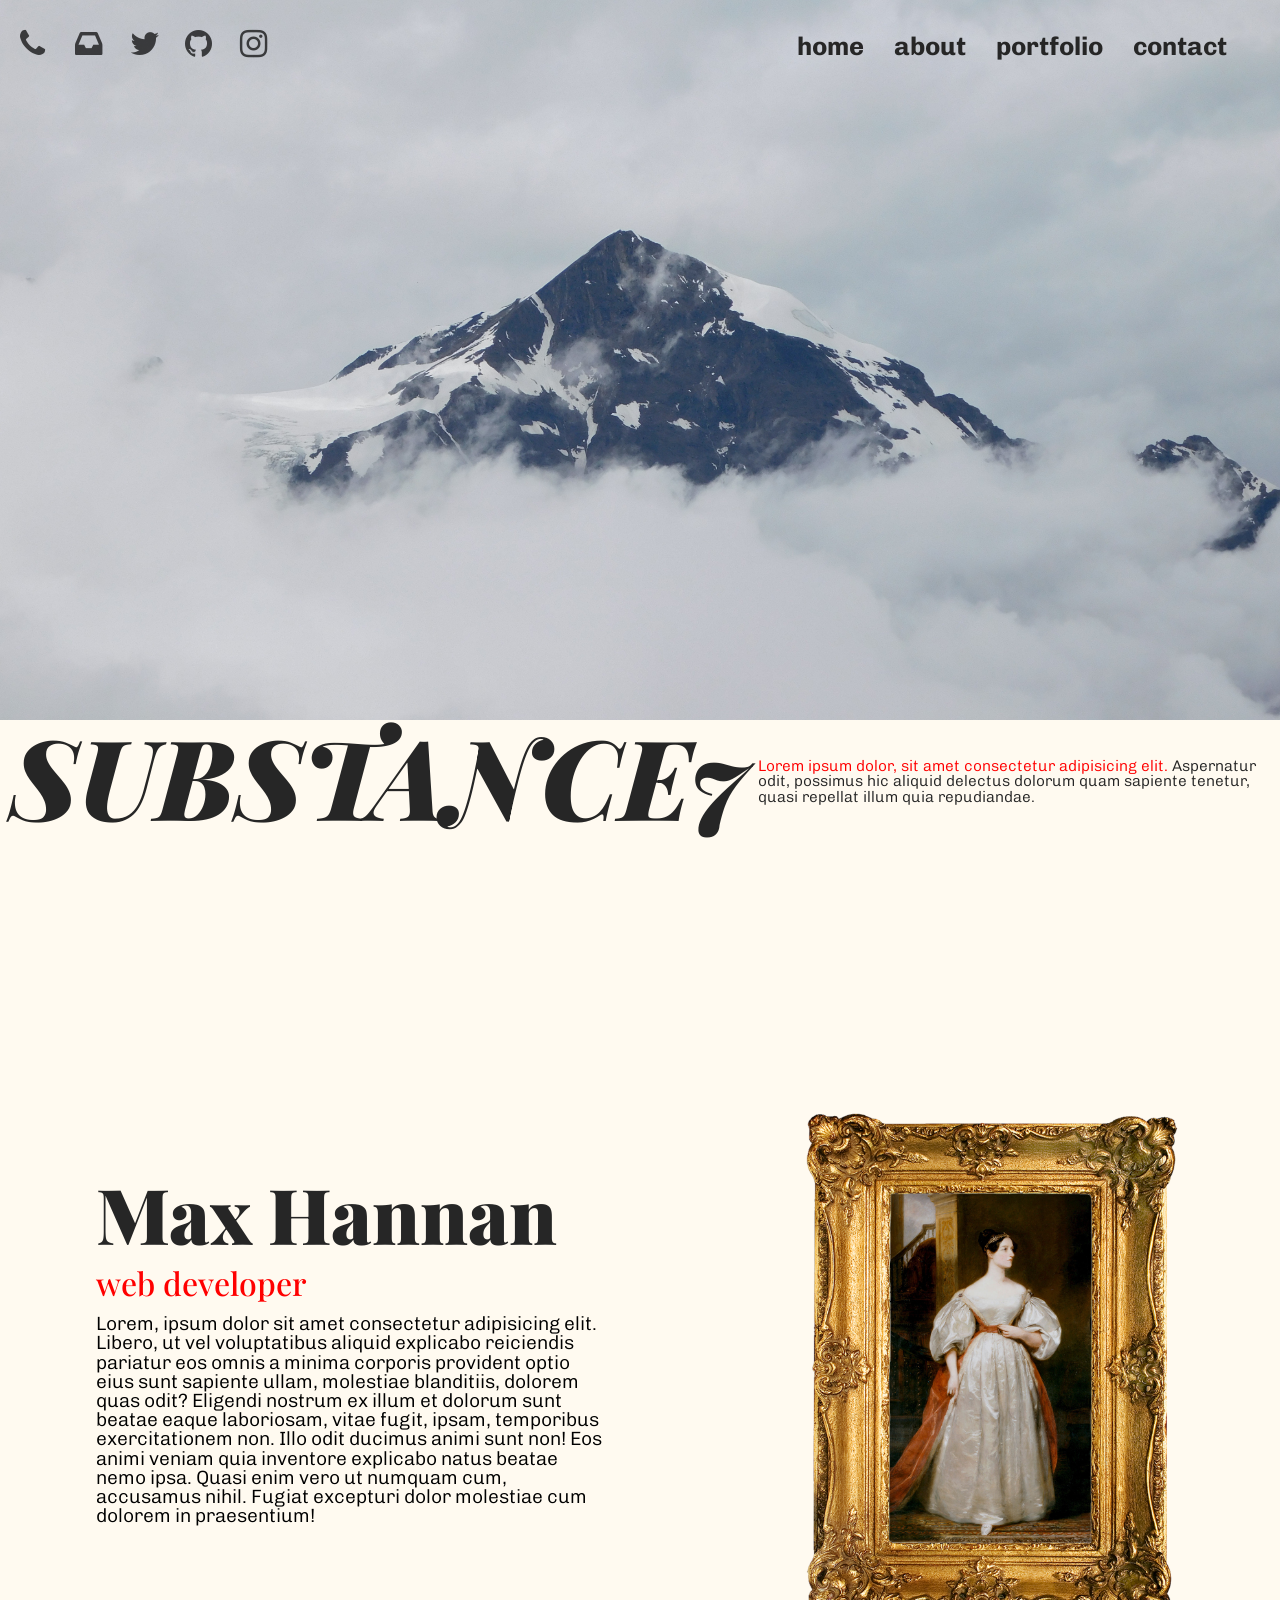
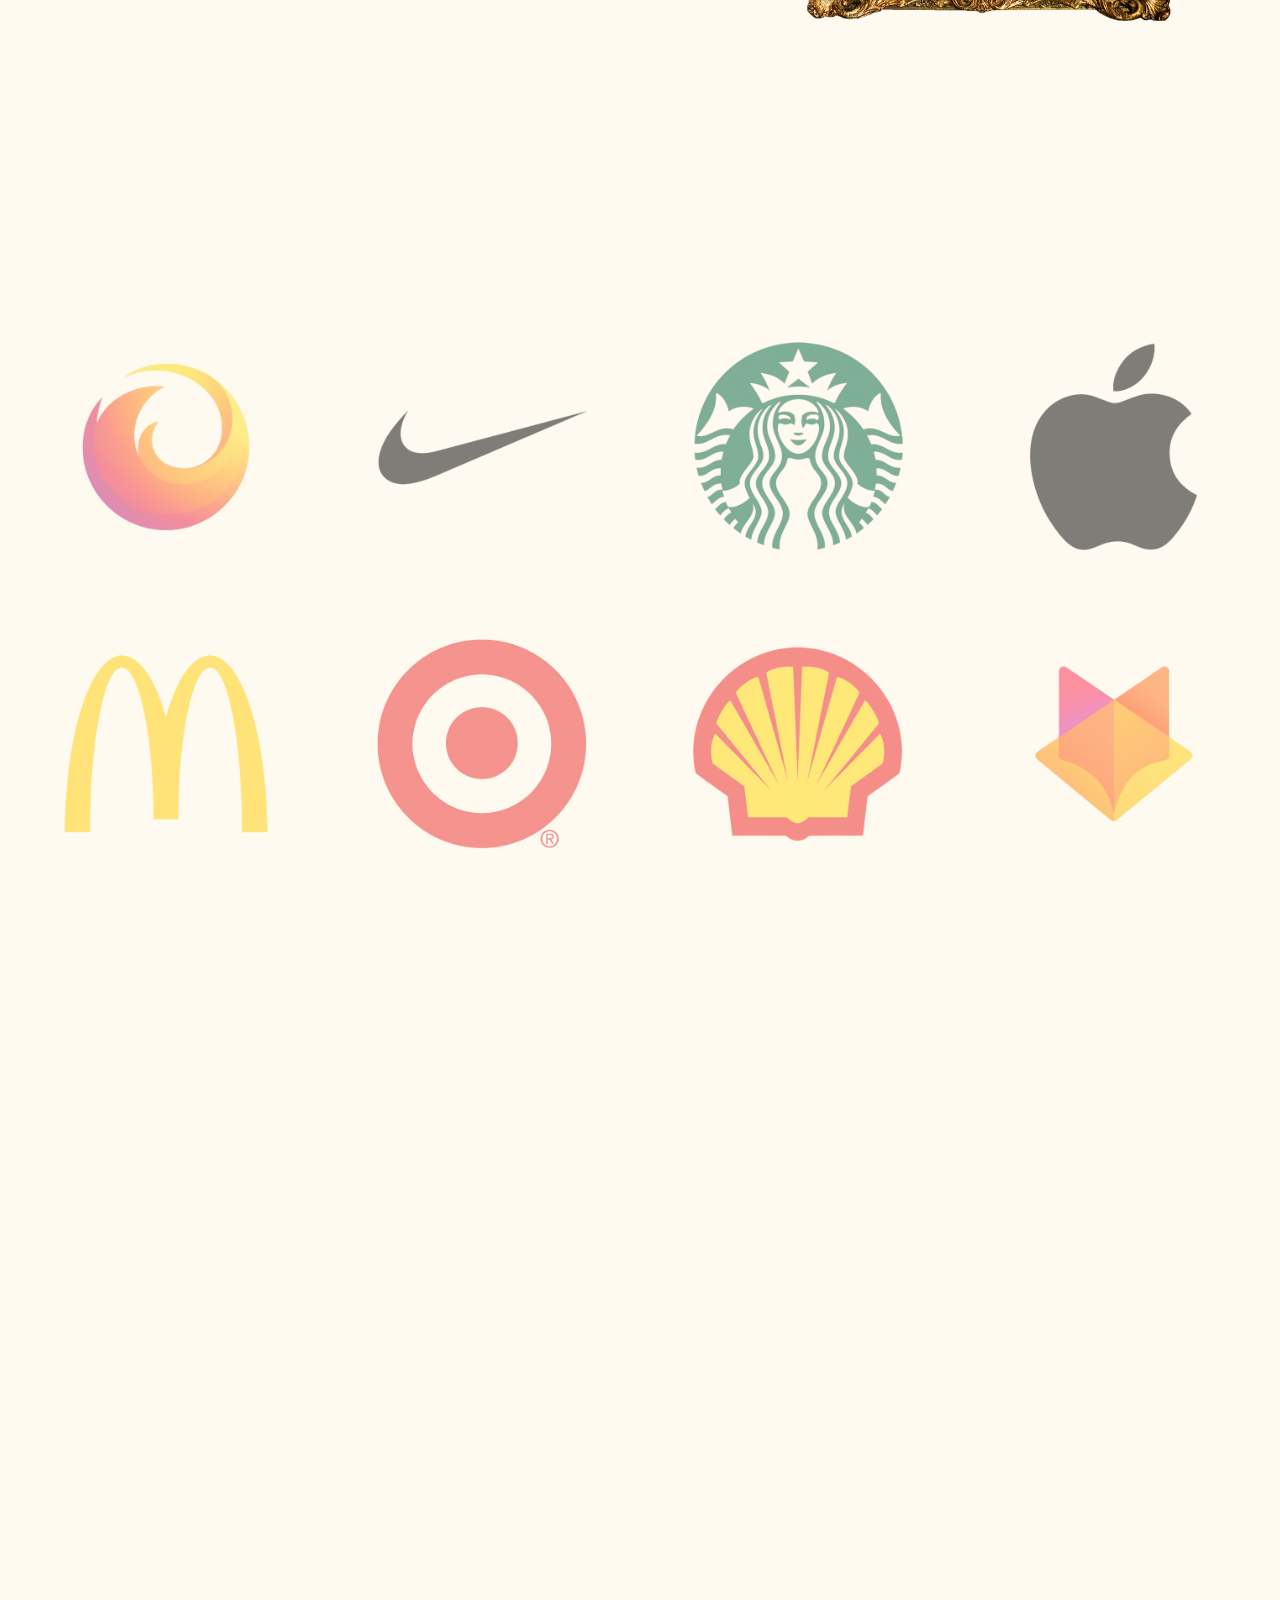
==== commit b3dbd93c: "text size" ====
--- a/index.html
+++ b/index.html
@@ -42,7 +42,7 @@
             <div class = 'about' id ='section1'>
                 <div class = 'aboutcontent' style = 'align-self: center; max-width: 40%; max-height: 50%; '>
                     <h1 style ='padding-bottom: 3%; font-size: 6vw; font-style:normal;' id = 'title'>Max Hannan</h1>
-                    <h2 id = 'title2'>web developer</h2>
+                    <h2 style ='font-size: 2.5vw;' id = 'title2'>web developer</h2>
                     <p class = 'abouttext' style = 'font-family: Chivo, sans-serif; font-weight: 300; font-size: 1.5vw;'>
                         Lorem, ipsum dolor sit amet consectetur adipisicing elit. Libero, ut vel voluptatibus aliquid explicabo reiciendis pariatur eos omnis a minima corporis provident optio eius sunt sapiente ullam, molestiae blanditiis, dolorem quas odit? Eligendi nostrum ex illum et dolorum sunt beatae eaque laboriosam, vitae fugit, ipsam, temporibus exercitationem non. Illo odit ducimus animi sunt non! Eos animi veniam quia inventore explicabo natus beatae nemo ipsa. Quasi enim vero ut numquam cum, accusamus nihil. Fugiat excepturi dolor molestiae cum dolorem in praesentium!
                     </p>
